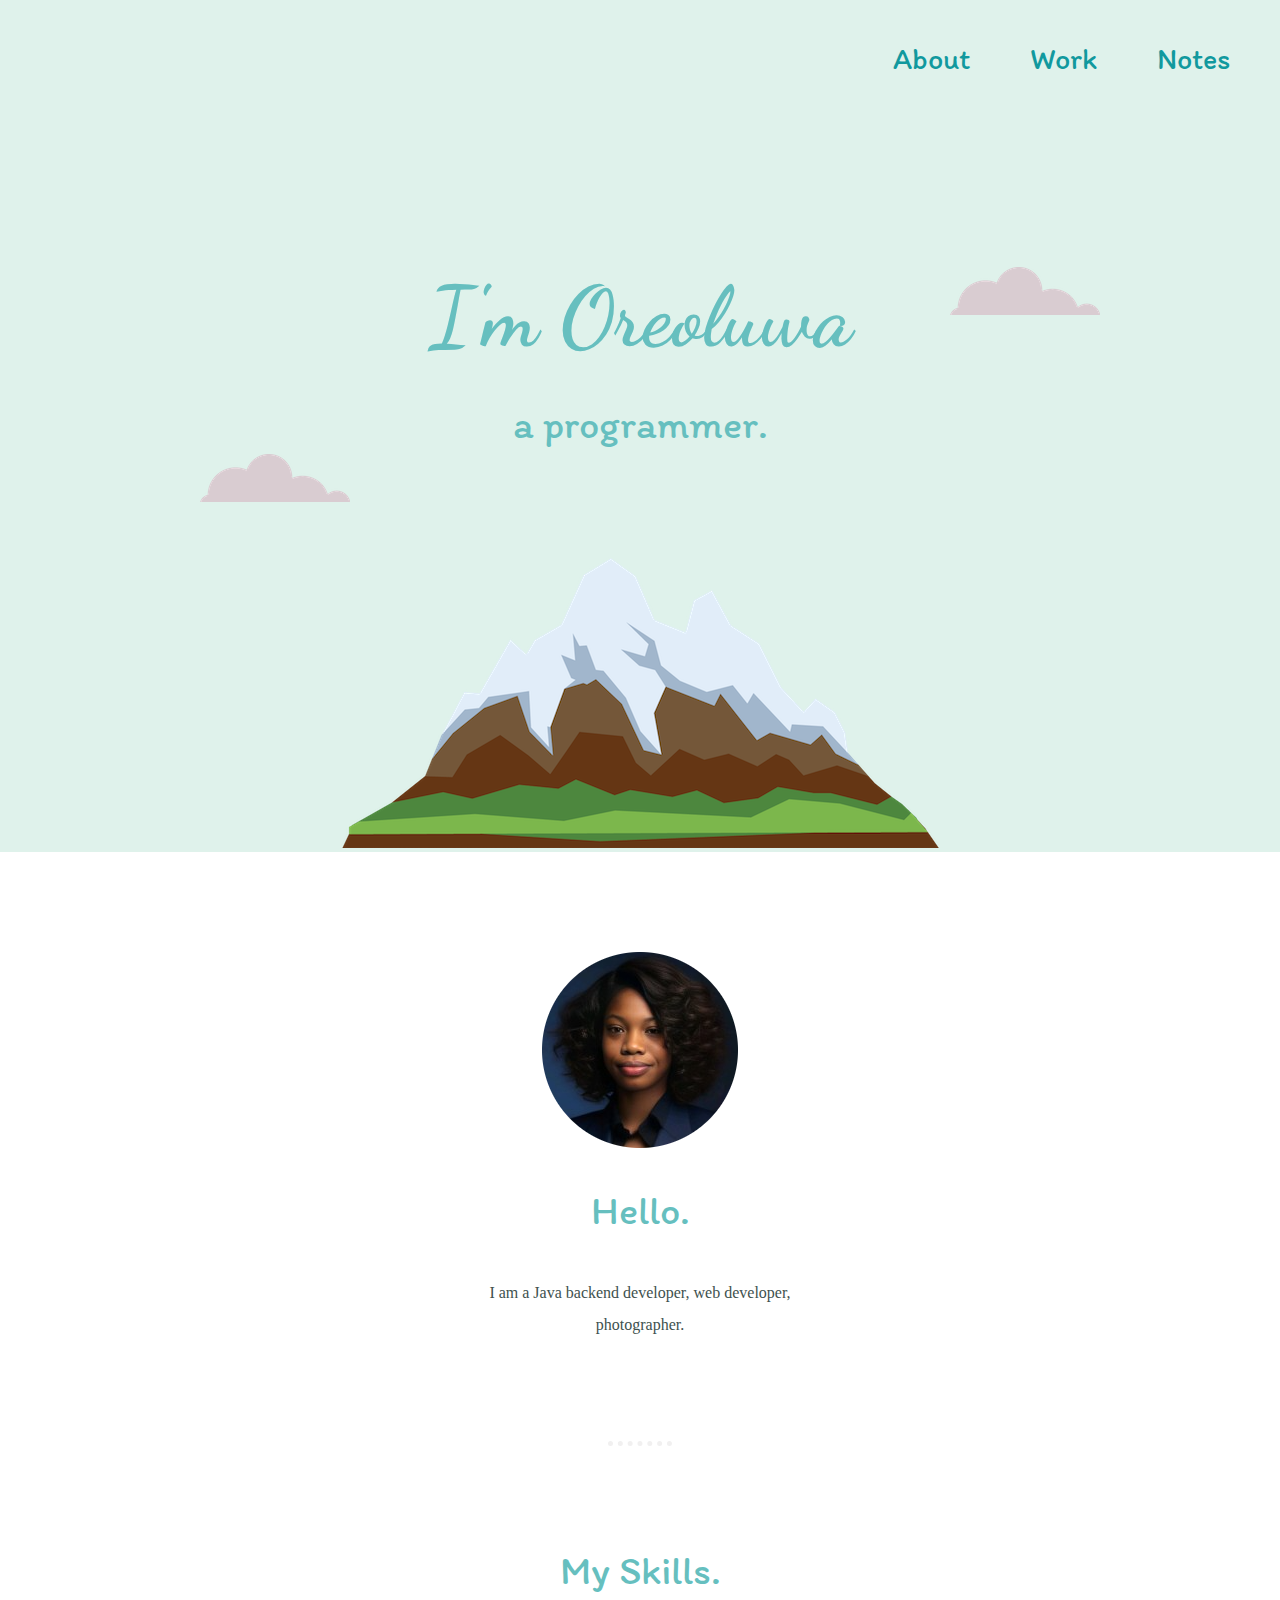
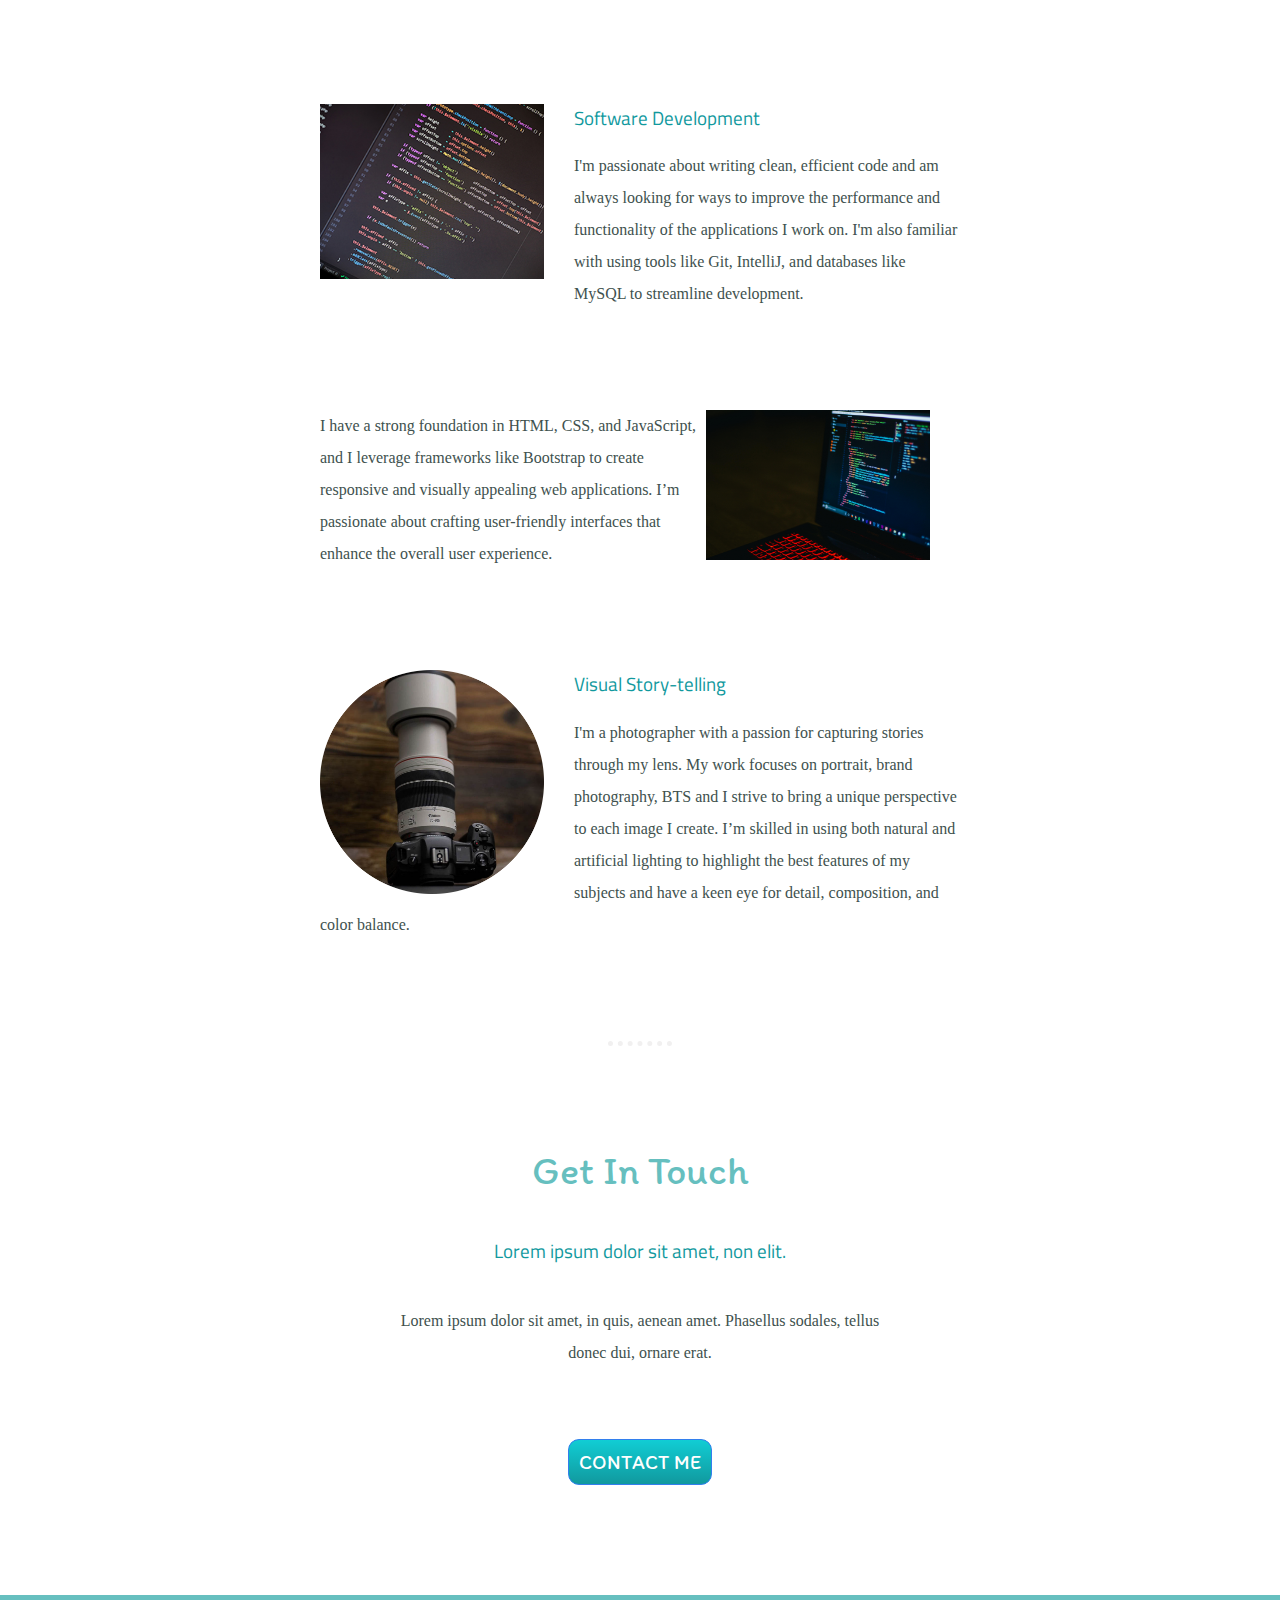
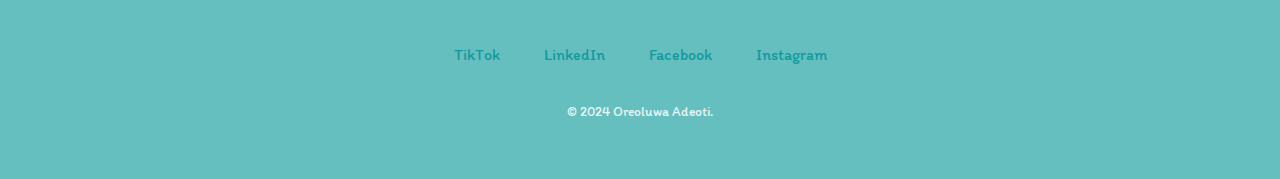
==== index.html @ 0c85eb59 "first commit" ====
<!doctype html>
<html lang="en">
<head>
    <meta charset="UTF-8">
    <meta name="viewport" content="width=device-width, initial-scale=1.0">
    <title>Oreoluwa</title>
    <link rel="stylesheet" href="./CSS/styles.css">
    <link rel="icon" href="ic.ico">
    <link rel="preconnect" href="https://fonts.googleapis.com">
<link rel="preconnect" href="https://fonts.gstatic.com" crossorigin>
<link rel="preconnect" href="https://fonts.googleapis.com">
<link rel="preconnect" href="https://fonts.gstatic.com" crossorigin>
<link href="https://fonts.googleapis.com/css2?family=Dancing+Script:wght@400..700&family=Itim&family=Titillium+Web:ital,wght@0,200;0,300;0,400;0,600;0,700;0,900;1,200;1,300;1,400;1,600;1,700&display=swap" rel="stylesheet">
</head>
<body>
  <header>
    <input type="checkbox" id="menu-toggle" />
    <label for="menu-toggle" class="menu-icon">☰</label>
    <nav>
      <a href="">About</a>
      <a href="Work.html">Work</a>
      <a href="Notes.html">Notes</a>
    </nav>
  </header>

 
    <div class="top-container">
        <img src="images/cloud.png" class="top-cloud" alt="cloud-img">
        <h1>I'm Oreoluwa</h1>
        <h2>a programmer.</h2>
        <img src="images/cloud.png" class="bottom-cloud" alt="cloud-img">
        <img src="images/mountain.png" alt="mountain-img">
    </div>
    <div class="middle-container">
        <div class="profile">
          <img src="images/Oreoluwa.png" alt="My Picture">
          <h2>Hello.</h2>
          <p class="intro">I am a Java backend developer, web developer, photographer.</p>
        </div>

        <hr noshade="1">

        <div class="skills">
          <h2>My Skills.</h2>
          <div class="skill-row">
            <img class="java" src="images/java-img.jpg" alt="java-img">
            <h3>Software Development</h3>
            <p>I'm passionate about writing clean, efficient code and am always looking for ways to improve the performance and functionality of the applications I work on. I'm also familiar with using tools like Git, IntelliJ, and databases like MySQL to streamline development.</p>
          </div>
          <div class="skill-row">
            <img class="web" src="images/web.jpg" alt="web-img">
            <p> I have a strong foundation in HTML, CSS, and JavaScript, and I leverage frameworks like Bootstrap to create responsive and visually appealing web applications. I’m passionate about crafting user-friendly interfaces that enhance the overall user experience.</p>
          </div>
          <div class="skill-row">
            <img class="photography" src="images/camera-modified.png" alt="camera">
            <h3>Visual Story-telling</h3>
            <p>I'm a photographer with a passion for capturing stories through my lens. My work focuses on portrait, brand photography, BTS and I strive to bring a unique perspective to each image I create. I’m skilled in using both natural and artificial lighting to highlight the best features of my subjects and have a keen eye for detail, composition, and color balance.</p>
          </div>
        </div>

        <hr noshade="1">

        <div class="contact-me">
          <h2>Get In Touch</h2>
          <h3>Lorem ipsum dolor sit amet, non elit.</h3>
          <p class="contact-message">Lorem ipsum dolor sit amet, in quis, aenean amet. Phasellus sodales, tellus donec dui, ornare erat.</p>
          <a class="btn" href="mailto:oremarvy227@gmail.com">CONTACT ME</a>
        </div>
      </div>
      
      
      <div class="bottom-container">
        <a class="footer-link"  href="https://www.tiktok.com/@ore_oluwa227">TikTok</a>
        <a class="footer-link"  href="https://www.linkedin.com/in/oreoluwa-adeoti-a2b986277">LinkedIn</a>
        <a class="footer-link"  href="https://www.facebook.com/oreoluwa.marvellous/">Facebook</a>
        <a class="footer-link"  href="https://www.instagram.com/ore__marvel/">Instagram</a>
        <p class="copyright">© 2024 Oreoluwa Adeoti.</p>
      </div>
      
    
</body>
</html>
---- CSS/styles.css ----
body{
    margin: 0;
    padding: 0;
    text-align: center;
    color: #40514E;
   
}
header{
    padding: 30px ; 
    background-color: #DFF2EB; 
    width: 100%; 
    box-sizing: border-box; 
    position: sticky; 
    top: 0;
    z-index: 1000;
    display: flex;
    align-items: center;
    justify-content: flex-end;
}
#menu-toggle {
    display: none;
}

.menu-icon {
    display: none;
    font-size: 30px;
    cursor: pointer;
    margin-right: 20px;
}

nav{
    font-weight: normal;
    font-size: 30px;
    text-align: end;
    color: #DFF2EB;
    display: flex;
    gap: 20px;
}
h1{
    margin: 50px auto 0 auto;
    font-family: "Dancing Script", cursive;
    font-optical-sizing: auto;
    font-weight: 300px;
    font-size: 5.235rem;
    color: #66BFBF;
    
}
h2{
    font-family: "Itim", cursive;
    font-weight: 400;
    font-weight: normal;
    font-size: 2.5rem;
    color: #66BFBF;
    padding-bottom: 10px
}
h3{
    font-family: "Titillium Web", sans-serif;
    font-weight: 200;
    font-weight: normal;
    color: #11999E;
}
a{
    color: #11999E;
    font-family: "Itim", cursive;
    margin: 10px 20px;
    text-decoration: none;
}

a:hover{
    color: #EAF6F6;
}

.copyright{
    color: #EAF6F6;
    font-family: "Itim", cursive;
    font-size: 0.85rem;
    padding: 20px 0;
}

p{
    line-height: 2;
}

.top-container{
    background-color: #DFF2EB;
    position: relative;
    padding-top: 100px;
}

.middle-container{
    margin: 100px 0;  
}

.bottom-container{
    background-color: #66BFBF;
    padding: 50px 0 20px;
}

.intro{
    width: 25%;
    margin: auto; 
}

.contact-message{
    width: 40%;
    margin: 40px auto 60px;   
}

.skill-row{
    width: 50%;
    margin: 100px auto 100px auto;
    text-align: left;
}

/* images*/
.java{
    width: 35%;
    float: left;
    margin-right: 30px;
}

.photography{
    width: 35%;
    float: left;
    margin-right: 30px;
}

.web{
    width: 35%;
    float: right;
    margin-right: 30px;
}

.top-cloud{
    position: absolute;
    right: 180px;
    top:150px;
}

.bottom-cloud{
    position: absolute;
    bottom: 350px;
    left: 200px;
}

hr{
    background-color: transparent;
    border-style:none;
    border-top-style: dotted;
    border-color: rgb(241, 240, 240);
    border-width: 5px;
    width: 5%; 
    margin: 100px auto;
}

.link-color{
    color: #11999E;
}

.btn {
    background: #11CDD4;
    background-image: -webkit-linear-gradient(top, #11CDD4, #11999E);
    background-image: -moz-linear-gradient(top, #11CDD4, #11999E);
    background-image: -ms-linear-gradient(top, #11CDD4, #11999E);
    background-image: -o-linear-gradient(top, #11CDD4, #11999E);
    background-image: -webkit-gradient(to bottom, #11CDD4, #11999E);
    -webkit-border-radius: 11px;
    -moz-border-radius: 11px;
    border-radius: 11px;
    color: #FFFFFF;
    font-family: "Itim", cursive;
    font-size: 20px;
    font-weight: 100;
    padding: 10px;
    border: solid #337FED 1px;
    text-decoration: none;
    display: inline-block;
    cursor: pointer;
    text-align: center;
 }
 
 .btn:hover {
    border: solid #337FED 1px;
    background: #30E3CB;
    background-image: -webkit-linear-gradient(top, #30E3CB, #2BC4AD);
    background-image: -moz-linear-gradient(top, #30E3CB, #2BC4AD);
    background-image: -ms-linear-gradient(top, #30E3CB, #2BC4AD);
    background-image: -o-linear-gradient(top, #30E3CB, #2BC4AD);
    background-image: -webkit-gradient(to bottom, #30E3CB, #2BC4AD);
    -webkit-border-radius: 20px;
    -moz-border-radius: 20px;
    border-radius: 20px;
    text-decoration: none;
 }




 @media (max-width: 768px) {
    /* Show the menu icon and hide nav on mobile */
    .menu-icon {
        display: block;
    }

    nav {
        display: none;
        flex-direction: column;
        position: absolute;
        top: 70px;
        right: 20px;
        background-color: #DFF2EB;
        padding: 10px;
        border-radius: 5px;
        box-shadow: 0px 4px 8px rgba(0, 0, 0, 0.2);
    }

    nav a {
        padding: 10px 0;
        font-size: 18px;
        text-align: right;
    }
    .bottom-cloud{
        position: absolute;
        bottom: 300px;
        left: 100px;
    }
    .top-cloud{
        position: absolute;
        right: 90px;
        top: 75px;
    }

    /* Show nav links when menu toggle is checked */
    #menu-toggle:checked + .menu-icon + nav {
        display: flex;
    }}
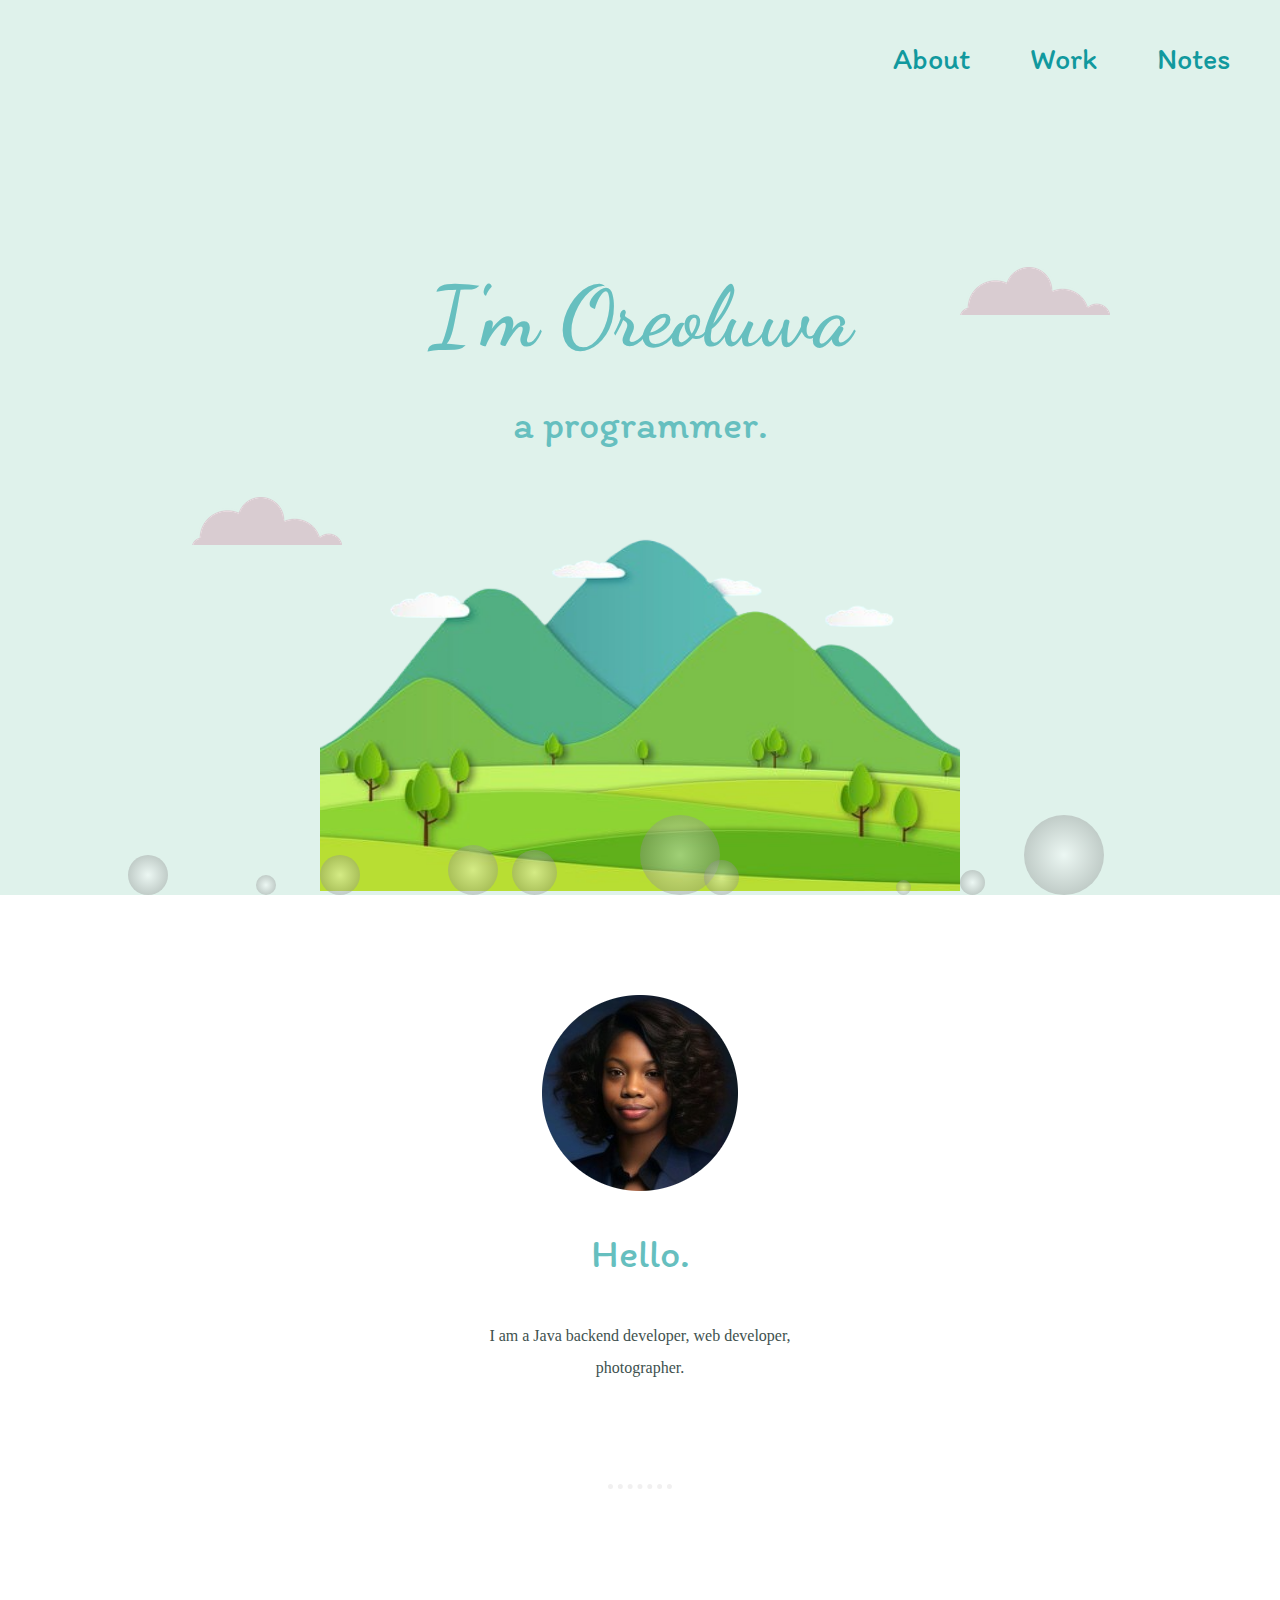
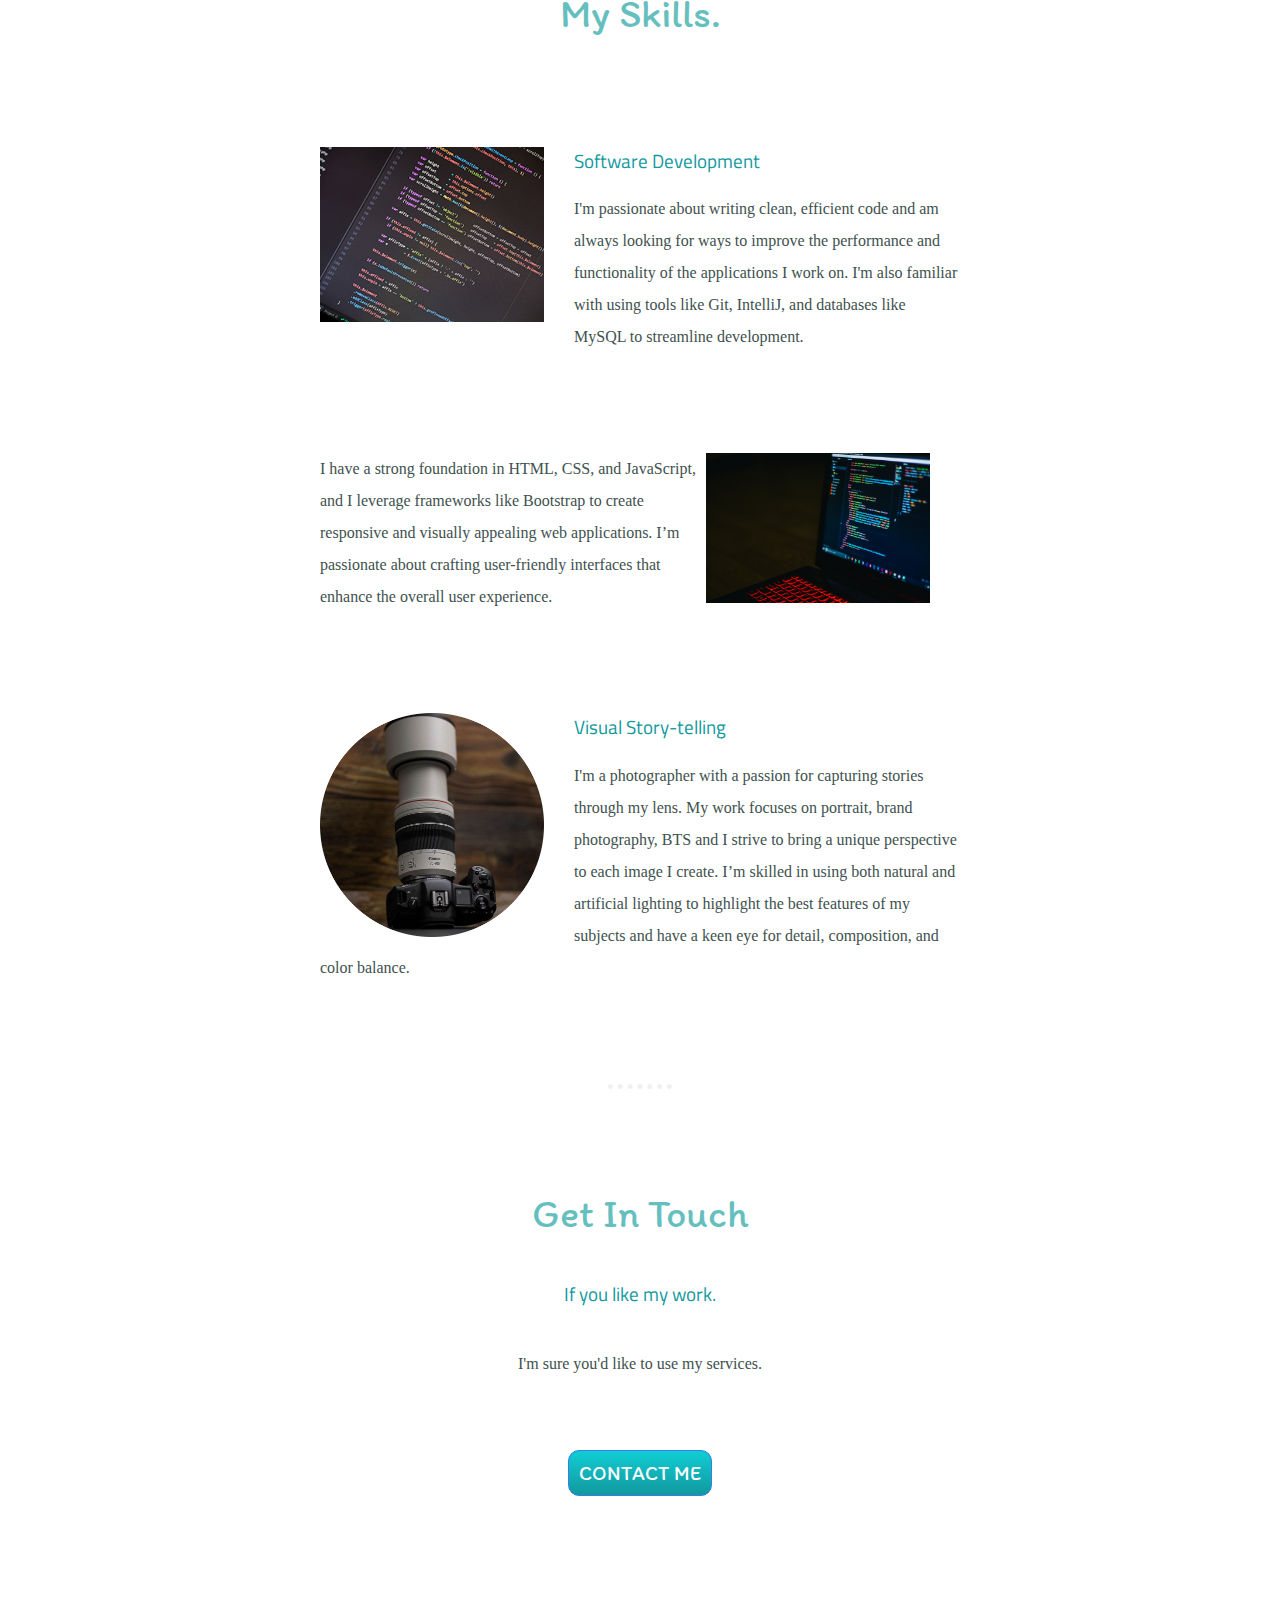
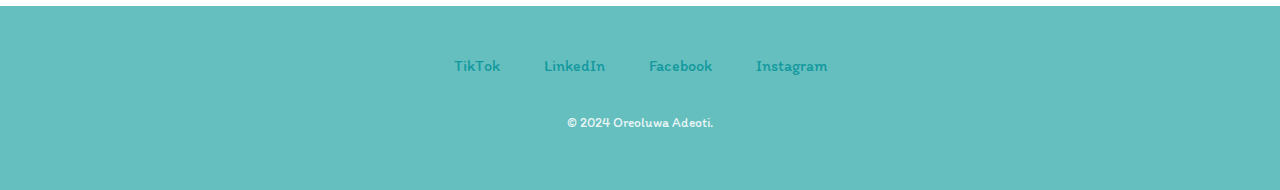
==== commit ae28d64f: "new changes" ====
--- a/index.html
+++ b/index.html
@@ -10,6 +10,7 @@
 <link rel="preconnect" href="https://fonts.gstatic.com" crossorigin>
 <link rel="preconnect" href="https://fonts.googleapis.com">
 <link rel="preconnect" href="https://fonts.gstatic.com" crossorigin>
+<!-- <link rel="stylesheet" type="text/css" href="https://maxcdn.bootstrapcdn.com/font-awesome/4.7.0/css/font-awesome.min.css"> -->
 <link href="https://fonts.googleapis.com/css2?family=Dancing+Script:wght@400..700&family=Itim&family=Titillium+Web:ital,wght@0,200;0,300;0,400;0,600;0,700;0,900;1,200;1,300;1,400;1,600;1,700&display=swap" rel="stylesheet">
 </head>
 <body>
@@ -18,20 +19,32 @@
     <label for="menu-toggle" class="menu-icon">☰</label>
     <nav>
       <a href="">About</a>
-      <a href="Work.html">Work</a>
+      <a href="Portfolio.html">Work</a>
       <a href="Notes.html">Notes</a>
     </nav>
   </header>
 
  
-    <div class="top-container">
-        <img src="images/cloud.png" class="top-cloud" alt="cloud-img">
+    <div class="top-container" >
+        <img src="images/cloud.png" class="top-cloud" id="top-cloud" alt="cloud-img">
         <h1>I'm Oreoluwa</h1>
         <h2>a programmer.</h2>
-        <img src="images/cloud.png" class="bottom-cloud" alt="cloud-img">
-        <img src="images/mountain.png" alt="mountain-img">
+        <img src="images/cloud.png" class="bottom-cloud" id="bottom-cloud" alt="cloud-img">
+        <img src="images/mountain2.png" class="mountain" id="mountain" alt="mountain-img">
+        <div class="bubbles">
+          <div class="bubble"></div>
+          <div class="bubble"></div>
+          <div class="bubble"></div>
+          <div class="bubble"></div>
+          <div class="bubble"></div>
+          <div class="bubble"></div>
+          <div class="bubble"></div>
+          <div class="bubble"></div>
+          <div class="bubble"></div>
+          <div class="bubble"></div>
+          </div>
     </div>
-    <div class="middle-container">
+    <div class="middle-container" >
         <div class="profile">
           <img src="images/Oreoluwa.png" alt="My Picture">
           <h2>Hello.</h2>
@@ -40,7 +53,7 @@
 
         <hr noshade="1">
 
-        <div class="skills">
+        <div class="skills" >
           <h2>My Skills.</h2>
           <div class="skill-row">
             <img class="java" src="images/java-img.jpg" alt="java-img">
@@ -62,8 +75,8 @@
 
         <div class="contact-me">
           <h2>Get In Touch</h2>
-          <h3>Lorem ipsum dolor sit amet, non elit.</h3>
-          <p class="contact-message">Lorem ipsum dolor sit amet, in quis, aenean amet. Phasellus sodales, tellus donec dui, ornare erat.</p>
+          <h3>If you like my work.</h3>
+          <p class="contact-message">I'm sure you'd like to use my services.</p>
           <a class="btn" href="mailto:oremarvy227@gmail.com">CONTACT ME</a>
         </div>
       </div>
@@ -76,7 +89,9 @@
         <a class="footer-link"  href="https://www.instagram.com/ore__marvel/">Instagram</a>
         <p class="copyright">© 2024 Oreoluwa Adeoti.</p>
       </div>
+      <button id="backToTop" onclick="scrollToTop()">↑</button>
+
       
-    
+      <script type="text/javascript" src="main.js"></script>
 </body>
 </html>
--- a/CSS/styles.css
+++ b/CSS/styles.css
@@ -142,7 +142,158 @@
     bottom: 350px;
     left: 200px;
 }
-
+.project_img{
+    width: 30%;
+}
+
+.mountain{
+      width: 50%;
+      height: 400px;
+      bottom: 0;
+    left: 25%;
+    z-index: 1;
+    
+}
+
+.bubbles{
+    position: absolute;
+    width: 100%;
+    height: 100%;
+    top: 0;
+    left: 0;
+    overflow: hidden;
+    z-index: 0;
+    background: transparent;
+  
+}
+  .bubble{
+    position: absolute;
+    bottom: 0;
+    background: radial-gradient( #fff,#666666);
+    border-radius: 50%;
+    opacity: 0.4;
+    animation: flying 10s infinite ease-in;
+ 
+}
+
+  .bubble:nth-child(1){
+    width: 40px;
+    height: 40px;
+    left: 10%;
+    animation-duration: 8s;
+  
+}
+  .bubble:nth-child(2){
+    width: 20px;
+    height: 20px;
+    left: 20%;
+    animation-duration: 5s;
+    animation-delay: 1s;
+  
+}
+  .bubble:nth-child(3){
+    width: 50px;
+    height: 50px;
+    left: 35%;
+    animation-duration: 5s;
+    animation-delay: 2s;
+  
+}
+
+  .bubble:nth-child(4){
+    width: 80px;
+    height: 80px;
+    left: 50%;
+    animation-duration: 10s;
+    animation-delay: 0s;
+  
+}
+  .bubble:nth-child(5){
+    width: 35px;
+    height: 35px;
+    left: 55%;
+    animation-duration: 6s;
+    animation-delay: 1s;
+  
+}
+  .bubble:nth-child(6){
+    width: 45px;
+    height: 45px;
+    left: 40%;
+    animation-duration: 8s;
+    animation-delay: 3s;
+  
+}
+
+  .bubble:nth-child(7){
+    width: 25px;
+    height: 25px;
+    left: 75%;
+    animation-duration: 7s;
+    animation-delay: 2s;
+  
+}
+  .bubble:nth-child(8){
+    width: 80px;
+    height: 80px;
+    left: 80%;
+    animation-duration: 6s;
+    animation-delay: 1s;
+  
+}
+  .bubble:nth-child(9){
+    width: 15px;
+    height: 15px;
+    left: 70%;
+    animation-duration: 9s;
+    animation-delay: 0s;
+  
+}
+  .bubble:nth-child(10){
+    width: 40px;
+    height: 40px;
+    left: 25%;
+    animation-duration: 5s;
+    animation-delay: 3s;
+  
+}
+@keyframes flying{
+    0%{
+      bottom: -100px;
+      transform: translateX(0);
+    }
+    50%{
+      transform: translateX(100px);
+    }
+    100%{
+      bottom: 1480px;
+      transform: translateX(-200px);
+    }
+}
+
+  .skill-row{
+    transition: transform 0.3s ease-in-out;
+  }
+  .skill-row:hover {
+    transform: scale(1.05);
+    box-shadow: 0px 4px 15px rgba(0, 0, 0, 0.2);
+  
+}
+#backToTop {
+    position: fixed;
+    bottom: 50px;
+    right: 50px;
+    background: teal;
+    color: white;
+    border: none;
+    padding: 20px;
+    cursor: pointer;
+    border-radius: 50%;
+    display: none;
+  }
+  
+  
+  
 hr{
     background-color: transparent;
     border-style:none;
@@ -221,15 +372,18 @@
     }
     .bottom-cloud{
         position: absolute;
-        bottom: 300px;
-        left: 100px;
+        bottom: 350px;
+        left: 10px;
     }
     .top-cloud{
         position: absolute;
         right: 90px;
         top: 75px;
     }
-
+    .mountain{
+      display: flex;
+     width: 100%;
+    }
     /* Show nav links when menu toggle is checked */
     #menu-toggle:checked + .menu-icon + nav {
         display: flex;
